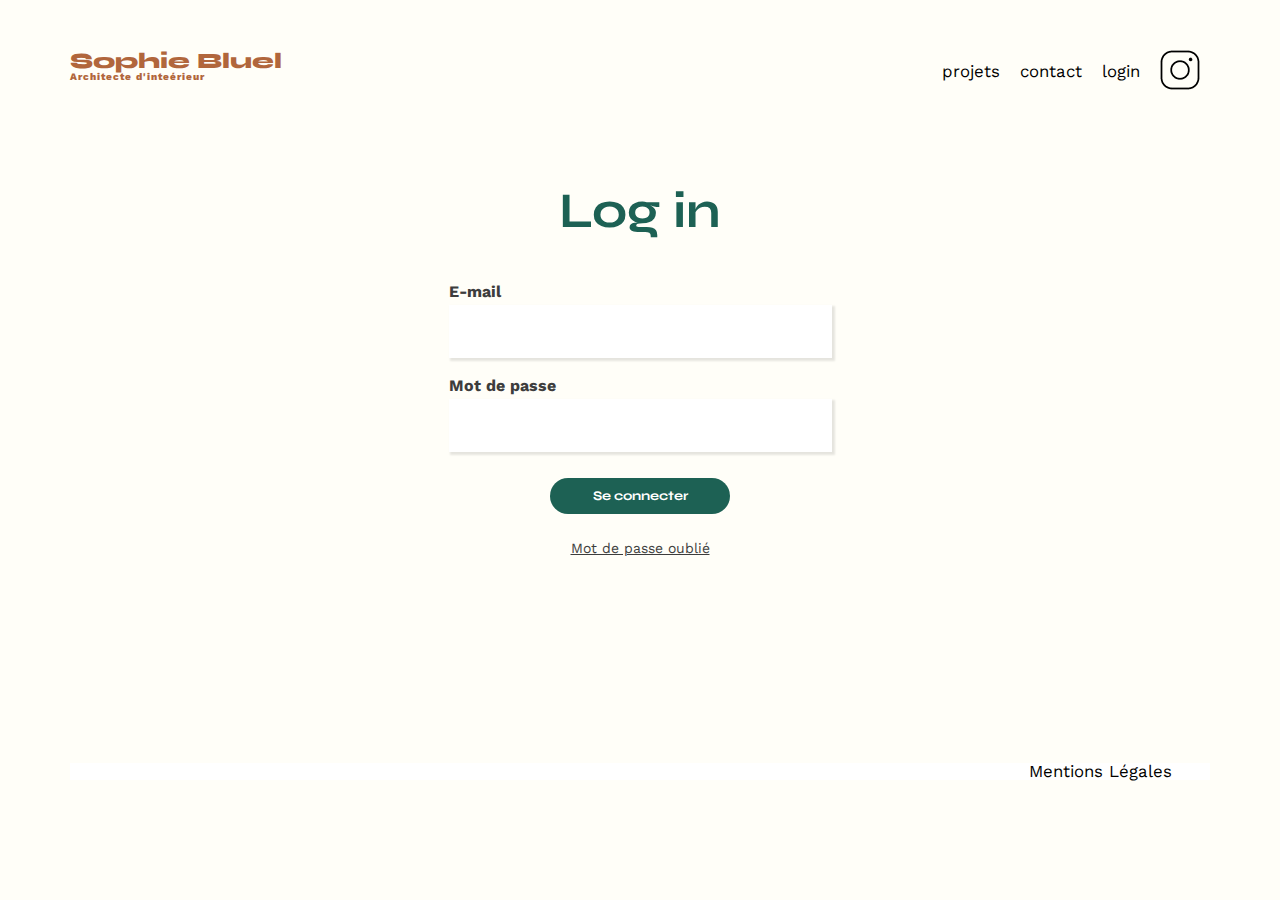
==== assets/login.html @ 4c1cf49f "ajout de la première version de la modale" ====
<!DOCTYPE html>
<html lang="fr">
  <head>
    <meta charset="UTF-8" />
    <title>Sophie Bluel - Architecte d'intérieur - login</title>
    <meta name="viewport" content="width=device-width, initial-scale=1.0" />
    <link rel="preconnect" href="https://fonts.googleapis.com" />
    <link rel="preconnect" href="https://fonts.gstatic.com" crossorigin />
    <link
      href="https://fonts.googleapis.com/css2?family=Syne:wght@500;700;800&family=Work+Sans&display=swap"
      rel="stylesheet"
    />
    <meta name="description" content="" />
    <link rel="stylesheet" href="/assets/style.css" />
  </head>
  <body>
    <header>
      <h1>Sophie Bluel <span>Architecte d'inteérieur</span></h1>
      <nav>
        <ul>
          <li>projets</li>
          <li>contact</li>
          <li id="login">login</li>
          <li><img src="/assets/icons/instagram.png" alt="Instagram" /></li>
        </ul>
      </nav>
    </header>
    <main class="container">
      <h2 class="title-form">Log in</h2>
      <form id="login-form">
        <div>
          <p class="form-mail">E-mail</p>
          <input type="email" id="email" class="login-input" />
        </div>
        <div>
          <p class="form-mdp">Mot de passe</p>
          <input type="password" id="password" class="login-input" />
        </div>
        <input
          type="submit"
          value="Se connecter"
          class="login-sub"
          id="login-btn"
        />
      </form>

      <a class="login-mdp" href="#">Mot de passe oublié</a>
    </main>

    <footer>
      <nav>
        <ul>
          <li>Mentions Légales</li>
        </ul>
      </nav>
    </footer>

    <script src="/assets/script-login.js"></script>
  </body>
</html>
---- assets/style.css ----
/* http://meyerweb.com/eric/tools/css/reset/
   v2.0 | 20110126
   License: none (public domain)
*/

html,
body,
div,
span,
applet,
object,
iframe,
h1,
h2,
h3,
h4,
h5,
h6,
p,
blockquote,
pre,
a,
abbr,
acronym,
address,
big,
cite,
code,
del,
dfn,
em,
img,
ins,
kbd,
q,
s,
samp,
small,
strike,
strong,
sub,
sup,
tt,
var,
b,
u,
i,
center,
dl,
dt,
dd,
ol,
ul,
li,
fieldset,
form,
label,
legend,
table,
caption,
tbody,
tfoot,
thead,
tr,
th,
td,
article,
aside,
canvas,
details,
embed,
figure,
figcaption,
footer,
header,
hgroup,
menu,
nav,
output,
ruby,
section,
summary,
time,
mark,
audio,
video {
  margin: 0;
  padding: 0;
  border: 0;
  font-size: 100%;
  font: inherit;
  vertical-align: baseline;
}
/* HTML5 display-role reset for older browsers */
article,
aside,
details,
figcaption,
figure,
footer,
header,
hgroup,
menu,
nav,
section {
  display: block;
}
body {
  line-height: 1;
  background-color: #fffef8;
}
ol,
ul {
  list-style: none;
}
li:hover {
  cursor: pointer;
}
blockquote,
q {
  quotes: none;
}
blockquote:before,
blockquote:after,
q:before,
q:after {
  content: "";
  content: none;
}
table {
  border-collapse: collapse;
  border-spacing: 0;
}
/** end reset css**/
body {
  max-width: 1140px;
  margin: auto;
  font-family: "Work Sans";
  font-size: 14px;
}
header {
  display: flex;
  justify-content: space-between;
  margin: 50px 0;
}
section {
  margin: 50px 0;
}

h1 {
  display: flex;
  flex-direction: column;
  font-family: "Syne";
  font-size: 22px;
  font-weight: 800;
  color: #b1663c;
}

h1 > span {
  font-family: "Work Sans";
  font-size: 10px;
  letter-spacing: 0.1em;
}

h2 {
  font-family: "Syne";
  font-weight: 700;
  font-size: 30px;
  color: #1d6154;
  position: relative;
}

.boutons-filtres {
  display: flex;
  justify-content: center;
  margin: 50px 0;
  top: 812px;
  left: 427px;
}

#filters {
  justify-content: center;
  align-items: center;
  margin: 50px 0;
}

.btn-tous {
  color: white;
}

/* Styles pour tous les boutons de filtre */
.filter-btn {
  display: inline-block;
  border-radius: 60px;
  border: 1px solid #1d6154;
  font-family: syne;
  font-size: 16px;
  font-weight: 700;
  justify-content: center;
  align-items: center;
  padding: 10px 20px;
  margin: 0 5px;
  color: #1d6154;
  text-align: center;
  background-color: #fff;
}

.filter-btn:hover {
  background-color: #1d6154;
  color: white;
  cursor: pointer;
}

nav ul {
  display: flex;
  align-items: center;
  list-style-type: none;
}
nav li {
  padding: 0 10px;
  font-size: 1.2em;
}

.login-index {
  text-decoration: none;
  color: black;
}

.login-index:hover {
  color: #b1663c;
}

li:hover {
  color: #b1663c;
}
#introduction {
  display: flex;
  align-items: center;
}
#introduction figure {
  flex: 1;
}
#introduction img {
  display: block;
  margin: auto;
  width: 80%;
}

#introduction article {
  flex: 1;
}
#introduction h2 {
  margin-bottom: 1em;
}

#introduction p {
  margin-bottom: 0.5em;
}
.modifier {
  position: relative;
}

#portfolio h2 {
  text-align: center;
  margin-bottom: 1em;
}

#btn-modifier {
  color: red;
  position: absolute;
  top: 25%;
  right: 30%;
  cursor: pointer;
}

.gallery {
  width: 100%;
  display: grid;
  grid-template-columns: 1fr 1fr 1fr;
  grid-column-gap: 20px;
  grid-row-gap: 20px;
}

.gallery img {
  width: 100%;
}

.container {
  display: flex;
  flex-direction: column;
  align-items: center;
  padding-top: 50px;
  padding-bottom: 180px;
}

.title-form {
  font-family: Syne;
  font-weight: 700;
  font-size: 50px;
  line-height: 36px;
}

#login-form {
  display: flex;
  flex-direction: column;
  margin-top: 35px;
}

.form-mail,
.form-mdp {
  font-family: "Work Sans", sans-serif;
  font-weight: 700;
  font-size: 16px;
  color: #3d3d3d;
  margin-top: 20px;
  margin-bottom: 5px;
}

.login-input {
  width: 379px;
  height: 51px;
  border: none;
  box-shadow: 2px 2px 2px 1px rgba(0, 0, 0, 0.1);
}

.login-sub {
  width: 179px;
  height: 36px;
  border-radius: 25px;
  background-color: #1d6154;
  color: white;
  border: none;
  margin: 25px auto;
}

.login-sub:hover {
  cursor: pointer;
}

.login-mdp {
  color: #3d3d3d;
  font-size: 14px;
}

/* Styles pour la modale */
.modal {
  display: none;
  position: fixed;
  top: 0;
  left: 0;
  width: 100%;
  height: 100%;
  background-color: rgba(0, 0, 0, 0.4);
}

.modal-content {
  background-color: #fff;
  margin: 20% auto;
  padding: 20px;
  border-radius: 5px;
  width: 60%;
  box-shadow: 0px 0px 10px rgba(0, 0, 0, 0.2);
  display: grid;
  grid-template-columns: repeat(auto-fit, minmax(200px, 1fr));
  gap: 20px;
}

.close {
  color: #aaa;
  float: right;
  font-size: 28px;
  font-weight: bold;
}

#contact {
  width: 50%;
  margin: auto;
}
#contact > * {
  text-align: center;
}
#contact h2 {
  margin-bottom: 20px;
}
#contact form {
  text-align: left;
  margin-top: 30px;
  display: flex;
  flex-direction: column;
}

#contact input {
  height: 50px;
  font-size: 1.2em;
  border: none;
  box-shadow: 0px 4px 14px rgba(0, 0, 0, 0.09);
}
#contact label {
  margin: 2em 0 1em 0;
}
#contact textarea {
  border: none;
  box-shadow: 0px 4px 14px rgba(0, 0, 0, 0.09);
}

input[type="submit"] {
  font-family: "Syne";
  font-weight: 700;
  color: white;
  background-color: #1d6154;
  margin: 2em auto;
  width: 180px;
  text-align: center;
  border-radius: 60px;
}
footer {
  background-color: #fff;
}

footer nav ul {
  display: flex;
  justify-content: flex-end;
  margin: 2em;
}
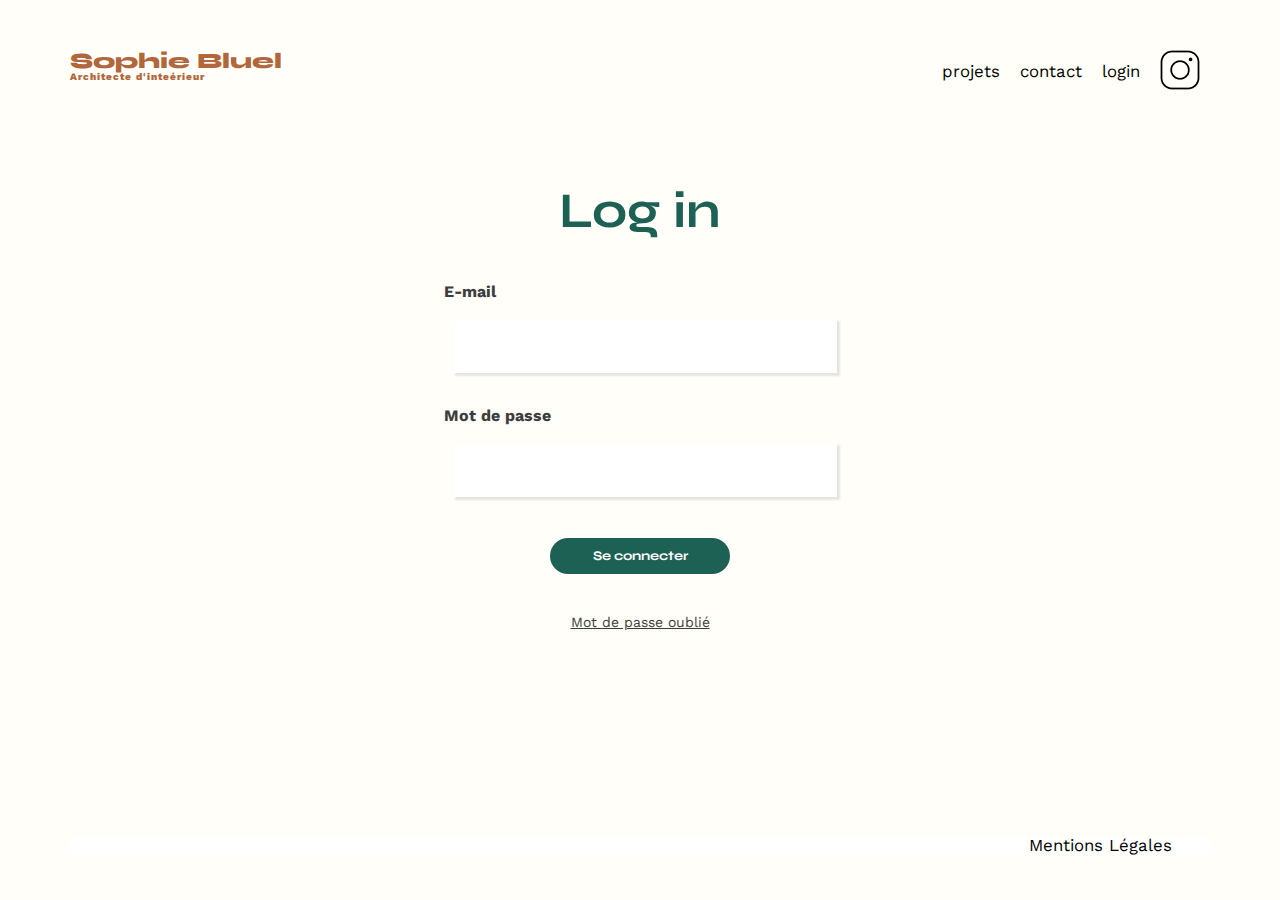
==== commit 2e392ba1: "Last commit" ====
--- a/assets/login.html
+++ b/assets/login.html
@@ -11,7 +11,7 @@
       rel="stylesheet"
     />
     <meta name="description" content="" />
-    <link rel="stylesheet" href="/assets/style.css" />
+    <link rel="stylesheet" href="./style.css" />
   </head>
   <body>
     <header>
@@ -43,7 +43,8 @@
           id="login-btn"
         />
       </form>
-
+      <div id="error-message" class="error-message"></div>
+      <br />
       <a class="login-mdp" href="#">Mot de passe oublié</a>
     </main>
 
--- a/assets/style.css
+++ b/assets/style.css
@@ -170,6 +170,31 @@
   position: relative;
 }
 
+/* Barre noir quand l'utilisateur est co */
+.connected-bar {
+  background-color: black;
+  color: white;
+  padding: 10px;
+  text-align: center;
+  display: none;
+  position: fixed;
+  top: 0;
+  left: 0;
+  right: 0;
+  z-index: 1000;
+}
+
+.connected-bar-content {
+  display: flex;
+  justify-content: center;
+  gap: 5px;
+}
+
+.connected-bar-content p,
+.connected-bar-content i {
+  cursor: pointer;
+}
+
 .boutons-filtres {
   display: flex;
   justify-content: center;
@@ -211,6 +236,11 @@
   cursor: pointer;
 }
 
+.selected-filter {
+  background-color: #1d6154;
+  color: #fff;
+}
+
 nav ul {
   display: flex;
   align-items: center;
@@ -266,10 +296,17 @@
 }
 
 #btn-modifier {
-  color: red;
   position: absolute;
   top: 25%;
-  right: 30%;
+  right: 33%;
+  cursor: pointer;
+}
+
+.modifier .fa-pen-to-square {
+  display: none;
+  position: absolute;
+  top: 25%;
+  right: 38.5%;
   cursor: pointer;
 }
 
@@ -283,6 +320,7 @@
 
 .gallery img {
   width: 100%;
+  height: 100%;
 }
 
 .container {
@@ -342,35 +380,237 @@
   font-size: 14px;
 }
 
-/* Styles pour la modale */
-.modal {
-  display: none;
+/* Mon style de modale */
+
+.modal-container-1,
+.modal-container-2 {
+  visibility: hidden;
   position: fixed;
   top: 0;
   left: 0;
+  width: 100vw;
+  height: 100vh;
+  z-index: 1;
+}
+
+.modal-container-1.active,
+.modal-container-2.active {
+  visibility: visible;
+}
+
+.overlay {
+  position: absolute;
   width: 100%;
   height: 100%;
-  background-color: rgba(0, 0, 0, 0.4);
+  background: #333333d3;
 }
 
 .modal-content {
+  width: 630px;
+  background: #fff;
+  border-radius: 5px;
+  position: absolute;
+  top: 50%;
+  left: 50%;
+  transform: translate(-50%, -50%);
+  padding: 30px 80px 0 80px;
+}
+
+.close-modal {
+  padding: 8px 10px;
+  border: none;
+  border-radius: 5px;
+  font-size: 30px;
+  position: absolute;
+  top: 20px;
+  right: 20px;
+  cursor: pointer;
+  color: black;
+  font-weight: bold;
   background-color: #fff;
-  margin: 20% auto;
-  padding: 20px;
+}
+
+.modal-container-1 h2,
+.modal-container-2 h2 {
+  margin-top: 10px;
+  font-weight: 500;
+  text-align: center;
+  font-family: Work Sans;
+  font-weight: 400;
+  font-size: 26px;
+}
+
+.galerie {
+  margin-top: 40px;
+  display: grid;
+  grid-template-columns: repeat(5, 1fr);
+  gap: 10px;
+}
+
+.galerie-content {
+  position: relative;
+}
+
+.galerie-content img {
+  width: 80%;
+  height: 80%;
+}
+
+.delete-img {
+  position: absolute;
+  top: 10px;
+  right: 30px;
+  color: #fff;
+  height: 25px;
+  width: 25px;
+  display: flex;
+  justify-content: center;
+  align-items: center;
+  background-color: #000000;
+  font-size: 17px;
+  font-weight: 700;
+  border-radius: 10%;
+  cursor: pointer;
+}
+
+.editer {
+  padding-top: 5px;
+  font-family: Work Sans;
+  font-weight: 700;
+  font-size: 14px;
+  line-height: 14px;
+}
+
+.bouton-galerie {
+  display: flex;
+  flex-direction: column;
+  margin: 30px 0;
+  gap: 20px;
+  align-items: center;
+}
+
+.ajout-photo {
+  width: 55%;
+  height: 36px;
+  border-radius: 25px;
+  background-color: #1d6154;
+  color: white;
+  border: none;
+  font-family: Syne;
+  font-size: 15px;
+  font-weight: 700;
+  line-height: 17px;
+  cursor: pointer;
+}
+
+.supprimer-galerie {
+  width: 50%;
+  color: rgb(243, 94, 94);
+  border: none;
+  font-family: Syne;
+  font-size: 15px;
+  font-weight: 700;
+  line-height: 17px;
+  background-color: #fff;
+  cursor: pointer;
+}
+
+/* Modale numéro 2 */
+
+.fa-arrow-left {
+  font-size: 30px;
+  cursor: pointer;
+}
+
+.ajout-content {
+  display: flex;
+  flex-direction: column;
+  align-items: center;
+  background-color: #e8f1f6;
+  margin: 30px 0 60px 0;
   border-radius: 5px;
-  width: 60%;
-  box-shadow: 0px 0px 10px rgba(0, 0, 0, 0.2);
-  display: grid;
-  grid-template-columns: repeat(auto-fit, minmax(200px, 1fr));
-  gap: 20px;
-}
-
-.close {
-  color: #aaa;
-  float: right;
-  font-size: 28px;
+}
+
+.miniature-image {
+  width: 50%;
+  height: 50%;
+}
+
+.fa-image {
+  font-size: 60px;
+  color: #b9c5cc;
+  padding-top: 30px;
+  padding-bottom: 20px;
+}
+
+.button-ajout-photo {
+  background-color: #cbd6dc;
+  color: #306685;
+  padding: 10px;
+  width: 40%;
+  border-radius: 25px;
+  border: none;
+  font-family: Work Sans;
   font-weight: bold;
-}
+  font-size: 14px;
+  cursor: pointer;
+}
+
+.info-photo {
+  font-size: 12px;
+  font-family: Work Sans;
+  padding-top: 10px;
+  padding-bottom: 15px;
+}
+
+.label-information {
+  display: flex;
+  flex-direction: column;
+}
+
+label {
+  font-family: Work Sans;
+  font-size: 14px;
+  line-height: 16px;
+  font-weight: bold;
+  margin-top: 10px;
+}
+
+input,
+select {
+  border: none;
+  width: 95%;
+  height: 50px;
+  margin: 15px 0 15px 10px;
+}
+
+.separat-2 {
+  margin: 20px 0;
+}
+
+.validation {
+  color: #fff;
+  font-family: Syne;
+  font-weight: 700;
+  font-size: 14px;
+  line-height: 16px;
+  text-align: center;
+  background-color: #1d6154;
+  border-radius: 25px;
+  width: 50%;
+  border: none;
+  height: 36px;
+  position: relative;
+  left: 25%;
+  margin: 30px 0 50px 0;
+  cursor: pointer;
+}
+
+.validation:disabled {
+  background-color: #a7a7a7;
+}
+
+/* Fin de la modale */
 
 #contact {
   width: 50%;
